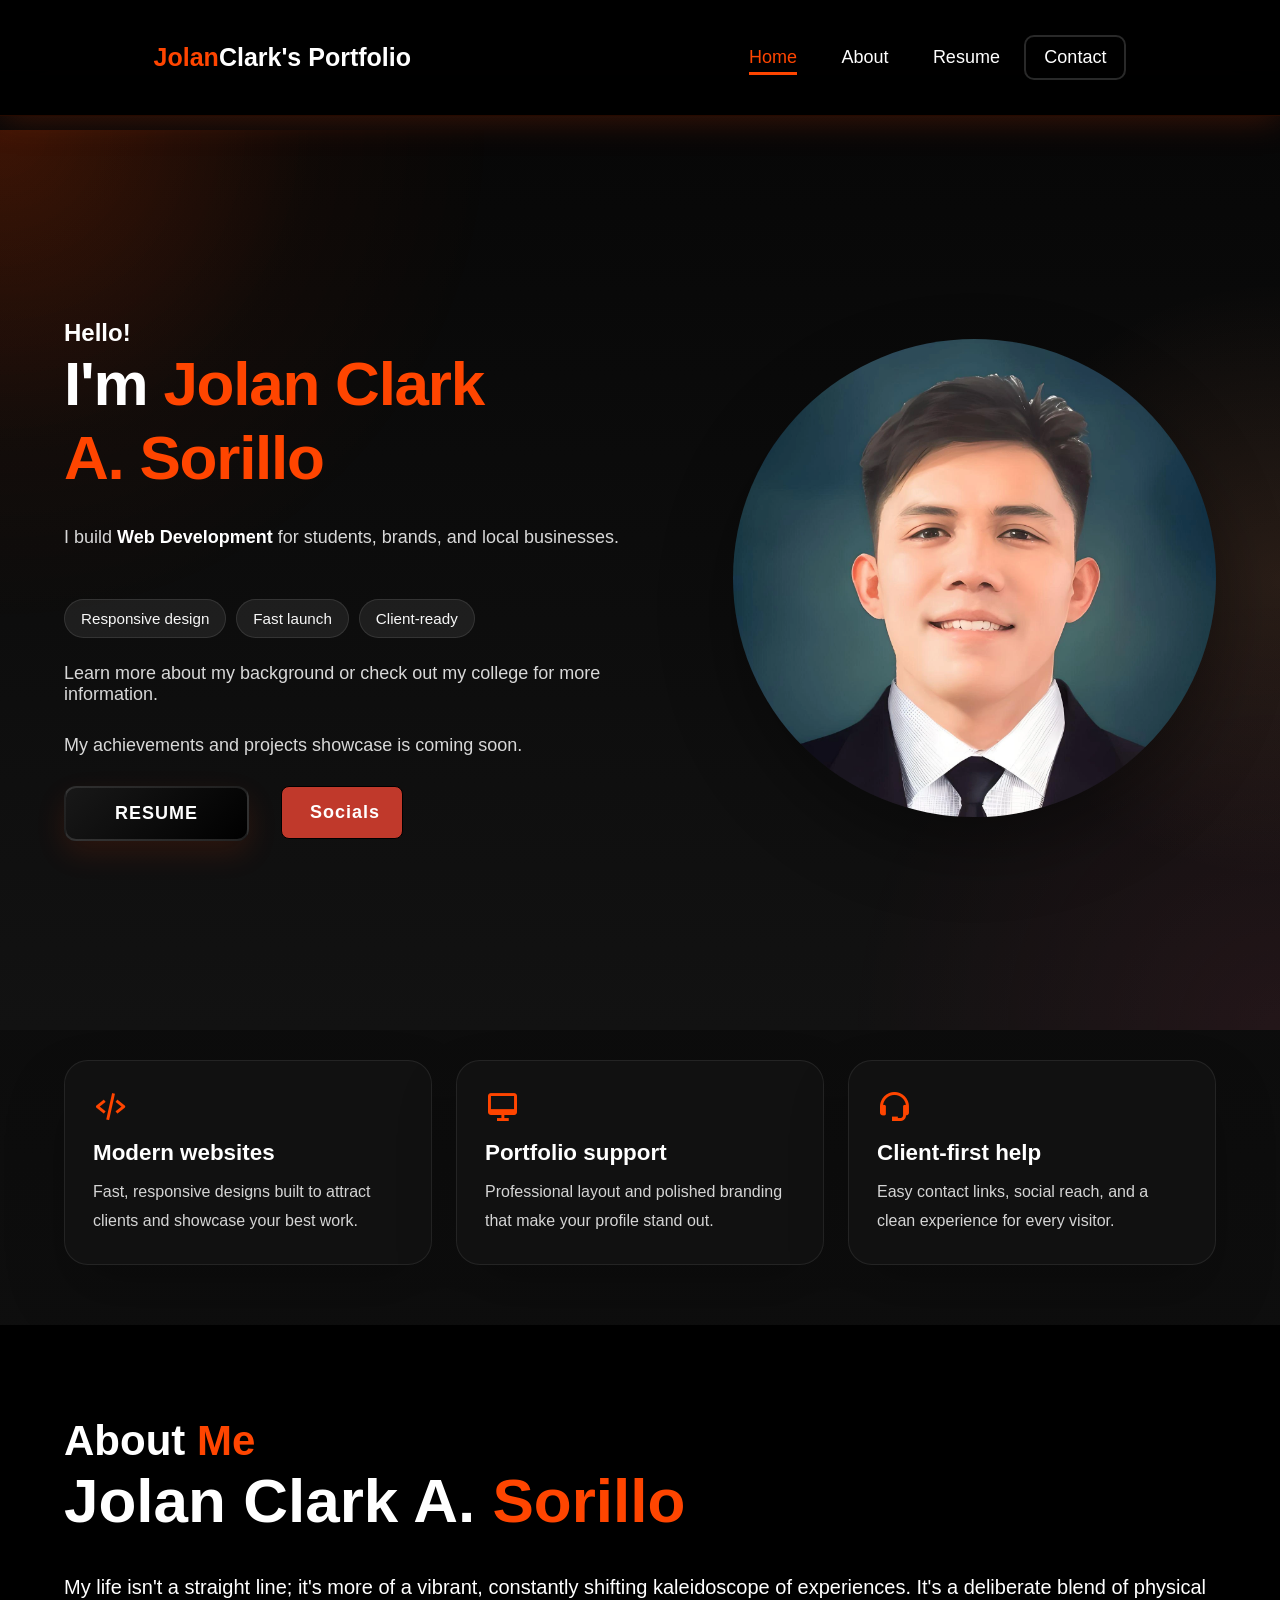
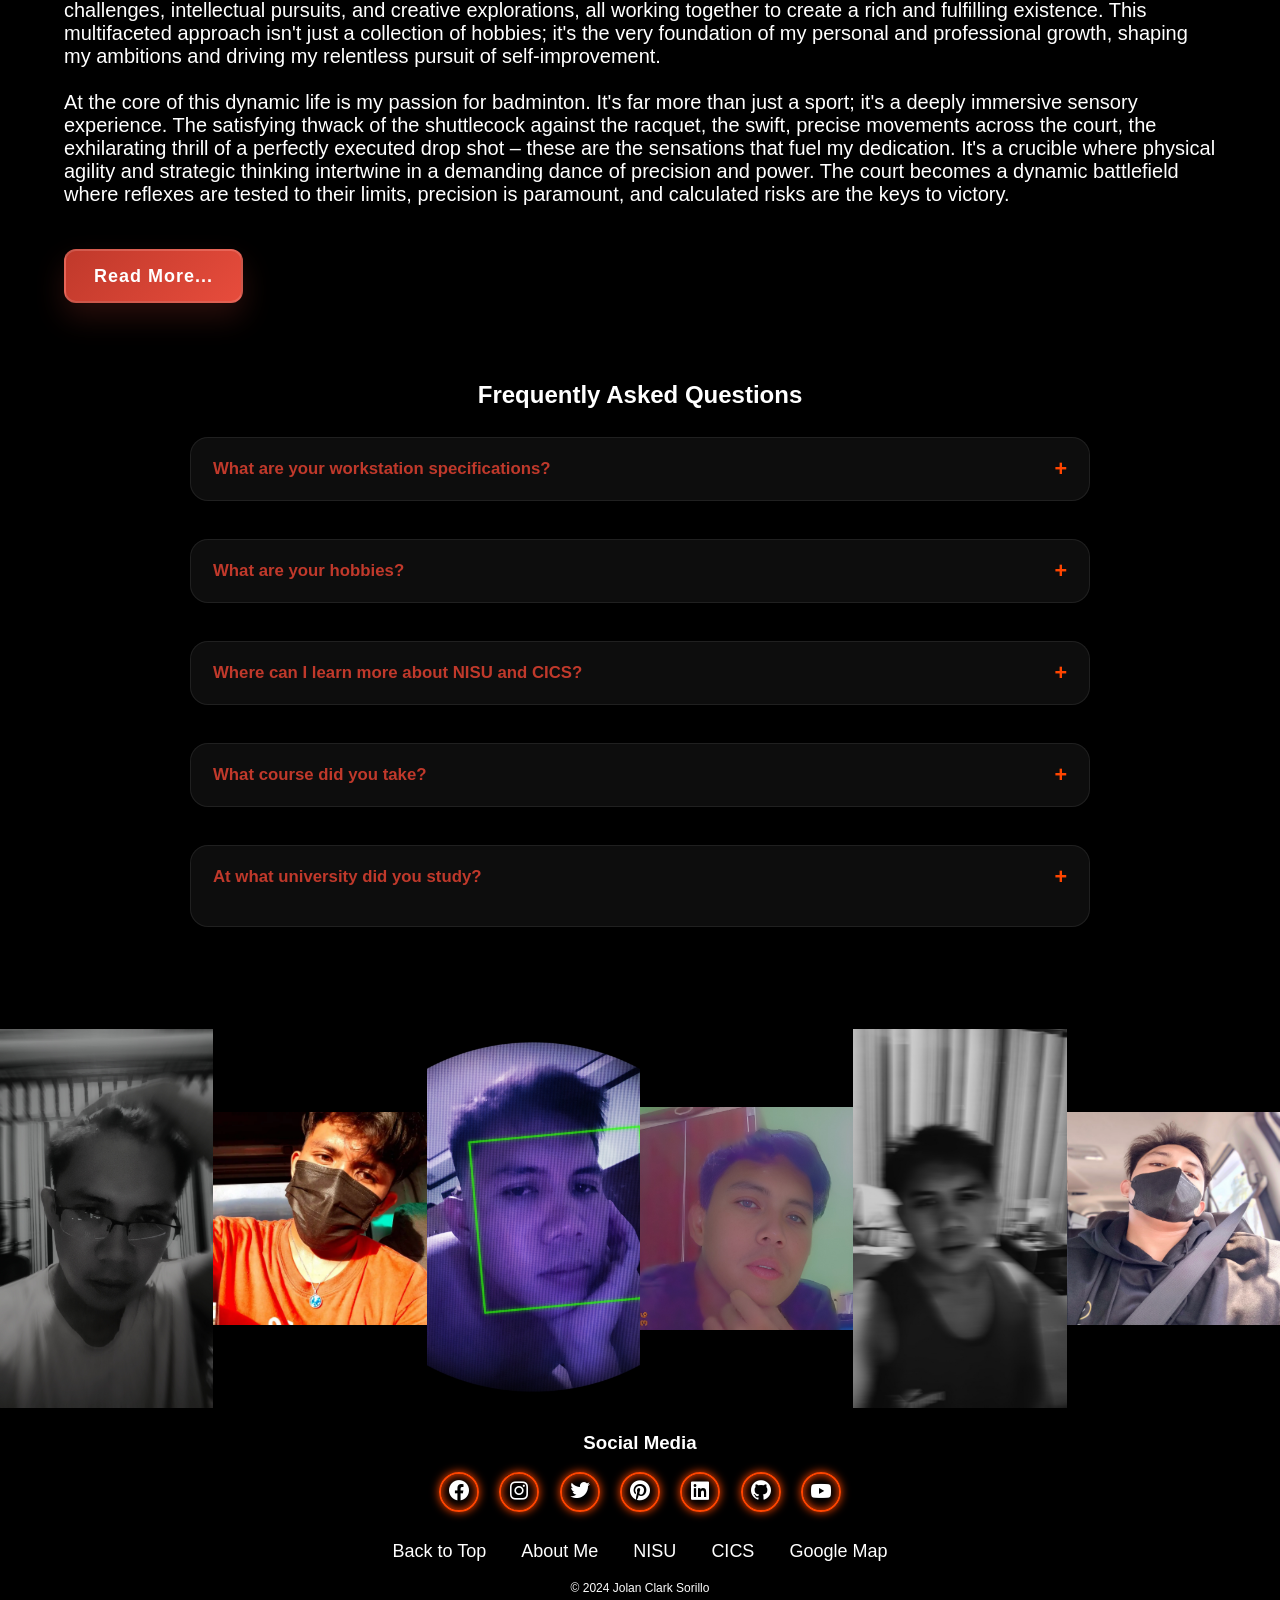
==== index.html @ d2dfd743 "Add files via upload" ====
<!DOCTYPE html>
<html lang="en">
<head>
  <meta charset="UTF-8">
  <meta name="viewport" content="width=device-width, initial-scale=1.0">
  <meta name="description" content="Meet Jolan Clark Sorillo, a passionate student at NISU specializing in Information Technology. Explore my journey, skills, and projects in web development and badminton.">
  <meta name="keywords" content="Jolan Clark Sorillo, NISU, Information Technology, web development, badminton, student portfolio">
  <meta name="google-site-verification" content="google-site-verification=7jUbWUeSWiC-hlNPndTyGzZZxZpVmZKuSPXuNOEky3Y">
  <meta name="author" content="Jolan Clark Sorillo">
  <meta name="robots" content="index, follow">

  <title>Jolan Clark Sorillo - Portfolio</title>

    <!-- Open Graph Tags for Facebook -->
    <meta property="og:title" content="Jolan Clark Sorillo - NISU | CICS">
    <meta property="og:type" content="website">
    <meta property="og:url" content="https://jolanclarksorillo.site/index.html">
    <meta property="og:image" content="https://jolanclarksorillo.site/img/intro-bg.webp">
    <meta property="og:description" content="Meet Jolan Clark Sorillo, a passionate student at NISU specializing in Information Technology. Explore my journey, skills, and projects in web development and badminton.">
    <meta property="og:site_name" content="Jolan Clark Sorillo's Portfolio">
    <meta property="og:locale" content="en_US">

    <!-- Twitter Card Tags -->
    <meta name="twitter:card" content="summary_large_image">
    <meta name="twitter:title" content="Jolan Clark Sorillo - NISU | CICS">
    <meta name="twitter:description" content="Meet Jolan Clark Sorillo, a passionate student at NISU specializing in Information Technology. Explore my journey, skills, and projects in web development and badminton.">
    <meta name="twitter:image" content="https://jolanclarksorillo.site/img/intro-bg.webp">
    <meta name="twitter:site" content="@jolan_clark">

  <link rel="stylesheet" href="css/style.css">
  <link href='https://unpkg.com/boxicons@2.1.4/css/boxicons.min.css' rel='stylesheet'>

  <!-- favicons
  ================================================== -->
  <link rel="apple-touch-icon" sizes="192x192" href="apple-touch-icon.png">
  <link rel="icon" type="image/png" sizes="32x32" href="favicon-32x32.png">
  <link rel="icon" type="image/png" sizes="16x16" href="favicon-16x16.png">
  <link rel="manifest" href="site.webmanifest">
  <link rel="canonical" href="https://jolanclarksorillo.site/index.html">

  <script type="application/ld+json">
    {
      "@context": "https://schema.org",
      "@type": "Person",
      "name": "Jolan Clark Sorillo",
      "url": "http://www.jolanclarksorillo.site",
      "sameAs": [
        "https://www.facebook.com/larck.sorillo",
        "https://x.com/jolan_clark",
        "https://www.instagram.com/larck.sorillo/"
      ],
      "jobTitle": "Unemployed",
      "alumniOf": {
        "@type": "EducationalOrganization",
        "name": "Northern Iloilo State University"
      },
      "image": "img/intro-bg.webp",
      "description": "Jolan Clark Sorillo is a dedicated student at Northern Iloilo State University, pursuing a degree in Information Technology."
    }
    </script>

</head>
<body class="page-home">
  <div id="site-header"></div>
  <header class="home" itemscope="" itemtype="https://schema.org/Person">
    <div class="home-content scroll-reveal">
      <h2>Hello!</h2>
      <h1 itemprop="name">I'm <span>Jolan Clark<br></span><span class="name-accent">A. Sorillo</span></h1>
      <p class="hero-subtitle">I build <span class="typed-text"></span> for students, brands, and local businesses.</p>
      <div class="hero-badges">
        <span>Responsive design</span>
        <span>Fast launch</span>
        <span>Client-ready</span>
      </div>
      <p class="para">Learn more about my <a href="about.html">background</a> or check out my <a href="cics.html">college</a> for more information.</p>
      <p class="para small-note">My achievements and projects showcase is coming soon.</p>

      <div class="btn-box">
        <button class="btn-1" id="playGameButton">RESUME</button>
        <div class="dropdown">
          <button class="dropbtn">Socials</button>
          <div class="dropdown-content">
            <a href="https://www.facebook.com/larck.sorillo/">Facebook</a>
            <a href="https://www.instagram.com/larck.sorillo/">Instagram</a>
            <a href="https://x.com/jolan_clark">Twitter</a>
            <a href="https://ph.pinterest.com/jolanclark/">Pinterest</a>
            <a href="https://www.linkedin.com/in/jolan-clark-sorillo-011197256/?originalSubdomain=ph">LinkedIn</a>
            <a href="https://github.com/JCsorillo">GitHub</a>
            <a href="https://www.youtube.com/@jcplayz3756">YouTube</a>
          </div>
        </div>
      </div>
        <script>
          document.getElementById('playGameButton').addEventListener('click', function() {
              window.location.href = 'resume.html';
          });

          const typedWords = ['Web Development', 'Portfolio Design', 'Client Websites'];
          const typedEl = document.querySelector('.typed-text');
          let typedIndex = 0;
          let charIndex = 0;

          function typeLoop() {
              const current = typedWords[typedIndex];
              typedEl.textContent = current.slice(0, charIndex);
              charIndex += 1;

              if (charIndex > current.length) {
                  setTimeout(() => {
                      charIndex = 0;
                      typedIndex = (typedIndex + 1) % typedWords.length;
                      typeLoop();
                  }, 1200);
              } else {
                  setTimeout(typeLoop, 110);
              }
          }
          typeLoop();

          const revealElements = document.querySelectorAll('.scroll-reveal');
          const revealObserver = new IntersectionObserver((entries) => {
              entries.forEach(entry => {
                  if (entry.isIntersecting) {
                      entry.target.classList.add('revealed');
                      revealObserver.unobserve(entry.target);
                  }
              });
          }, { threshold: 0.2 });

          revealElements.forEach(el => revealObserver.observe(el));
        </script>
    </div>
    
    <div class="img-box">
      <img src="img/intro-bg.webp" alt="NISU Student Profile" itemprop="image">
    </div>
  </header>

  <section class="services scroll-reveal">
    <div class="service-card">
      <i class='bx bx-code-alt'></i>
      <h3>Modern websites</h3>
      <p>Fast, responsive designs built to attract clients and showcase your best work.</p>
    </div>
    <div class="service-card">
      <i class='bx bx-desktop'></i>
      <h3>Portfolio support</h3>
      <p>Professional layout and polished branding that make your profile stand out.</p>
    </div>
    <div class="service-card">
      <i class='bx bx-support'></i>
      <h3>Client-first help</h3>
      <p>Easy contact links, social reach, and a clean experience for every visitor.</p>
    </div>
  </section>

  <section class="about scroll-reveal" id="about">
  
    <div class="about-content">
      <br><br><br><br>
      <h2 class="heading" itemprop="About">About <span>Me</span></h2>
      <h3 itemprop="name">Jolan Clark A. <span>Sorillo</span></h3>
      <p itemprop="description">
        My life isn't a straight line; it's more of a vibrant, constantly shifting kaleidoscope of experiences. 
        It's a deliberate blend of physical challenges, intellectual pursuits, and creative explorations, all working together to create a rich and fulfilling existence. 
        This multifaceted approach isn't just a collection of hobbies; it's the very foundation of my personal and professional growth, shaping my ambitions and driving my relentless pursuit of self-improvement.
        <br>
        <br>
        At the core of this dynamic life is my passion for badminton. It's far more than just a sport; it's a deeply immersive sensory experience. 
        The satisfying thwack of the shuttlecock against the racquet, the swift, precise movements across the court, the exhilarating thrill of a perfectly executed drop shot – these are the sensations that fuel my dedication. 
        It's a crucible where physical agility and strategic thinking intertwine in a demanding dance of precision and power. 
        The court becomes a dynamic battlefield where reflexes are tested to their limits, precision is paramount, and calculated risks are the keys to victory.

      </p>
      <a href="about.html" class="btn-2">Read More...</a>
      <br><br><br><br>
    </div>
  </section>

  <section class="faq" itemscope itemtype="https://schema.org/FAQPage">
    <h2>Frequently Asked Questions</h2>
    <br>
  <div class="faq-item" itemscope itemprop="mainEntity" itemtype="https://schema.org/Question">
    <h3 itemprop="name">What are your workstation specifications?</h3>
    <div class="faq-answer" itemscope itemprop="acceptedAnswer" itemtype="https://schema.org/Answer">
        <p itemprop="text">My laptop specs are an <strong>AMD Ryzen 5 5500U</strong> processor (6 Cores / 12 Threads), <strong>24 GB System RAM</strong>, a dedicated <strong>AMD Radeon RX 640 (2 GB VRAM)</strong> GPU with integrated AMD Radeon Graphics, a <strong>1 TB NVMe SSD</strong>, running <strong>Windows 11</strong>.</p>
    </div>
</div>
    <br>
    
    <div class="faq-item" itemscope itemprop="mainEntity" itemtype="https://schema.org/Question">
        <h3 itemprop="name">What are your hobbies?</h3>
        <div class="faq-answer" itemscope itemprop="acceptedAnswer" itemtype="https://schema.org/Answer">
            <p itemprop="text">My hobbies include playing badminton, gaming, and exploring culinary arts. These activities help me maintain a balanced lifestyle while pursuing my academic goals.</p>
        </div>
    </div>
    <br>
    
    <div class="faq-item" itemscope itemprop="mainEntity" itemtype="https://schema.org/Question">
        <h3 itemprop="name">Where can I learn more about NISU and CICS?</h3>
        <div class="faq-answer" itemscope itemprop="acceptedAnswer" itemtype="https://schema.org/Answer">
            <p itemprop="text">You can explore the dedicated NISU and CICS pages for more details about the university and the College of Information and Computing Studies.</p>
            <p><a href="nisu.html">NISU</a> · <a href="cics.html">CICS</a></p>
        </div>
    </div>
    <br>
    
    <div class="faq-item" itemscope itemprop="mainEntity" itemtype="https://schema.org/Question">
        <h3 itemprop="name">What course did you take?</h3>
        <div class="faq-answer" itemscope itemprop="acceptedAnswer" itemtype="https://schema.org/Answer">
            <p itemprop="text">I am taking a Bachelor of Science in Information Technology, majoring in Web and Application Development.</p>
        </div>
    </div>
    <br>
    
    <div class="faq-item" itemscope itemprop="mainEntity" itemtype="https://schema.org/Question">
        <h3 itemprop="name">At what university did you study?</h3>
        <div class="faq-answer" itemscope itemprop="acceptedAnswer" itemtype="https://schema.org/Answer">
            <p itemprop="text">I attended Northern Iloilo State University (NISU).</p>
        </div>
        <br>
    </div>
</section>

        <section class="instagram">
          <br><br><br><br>
            <a href="https://www.instagram.com/larck.sorillo/">
              <i class="fa fa-instagram" aria-hidden="true"></i>
              <span>@Jolan_Clark</span>
            </a>
            <div class="container-fluid">
              <div class="row">
                <div class="col-lg-12">
                  <div class="instagram-item">
          
                    <div class="instagram-item-thum">
                      <img src="img/1.webp" alt="Jolan Clark Sorillo">
                    </div>
                    <div class="instagram-item-thum">
                      <img src="img/4.webp" alt="NISU">
                    </div>
                    <div class="instagram-item-thum">
                      <img src="img/5.webp" alt="Northern Iloilo State University">
                    </div>
                    <div class="instagram-item-thum">
                      <img src="img/2.webp" alt="CICS">
                    </div>
                    <div class="instagram-item-thum">
                      <img src="img/3.webp" alt="College of Information and Computing Studies">
                    </div>
                    <div class="instagram-item-thum">
                      <img src="img/8.webp" alt="NISU CICS">
                    </div>
                  </div>
                </div>
              </div>
            </div>
          </section>


    <div id="site-footer"></div>
    <script src="js/main.js"></script>
    </body>
</html>
---- css/style.css ----
*{
    margin: 0;
    padding: 0;
    box-sizing: border-box;
    font-family: 'Poppins',sans-serif;
    text-decoration: none;
    list-style: none;
    max-width: 100%;
}

:root {
    --main-bg: #050505;
    --hero-bg: radial-gradient(circle at top left, rgba(255, 69, 0, 0.18), transparent 32%),
                 radial-gradient(circle at bottom right, rgba(239, 71, 111, 0.16), transparent 28%);
    --accent: orangered;
    --text-light: #f7f7f7;
    --surface: rgba(255, 255, 255, 0.05);
    --surface-strong: rgba(255, 255, 255, 0.12);
}

html {
    scroll-behavior: smooth;
}

/* Adjust font sizes for smaller screens */
@media screen and (max-width: 600px) {
    .home-content h3 {
        font-size: 30px; /* Smaller heading */
    }
    .home-content h1 {
        font-size: 40px; /* Smaller heading */
    }
    .home-content p {
        font-size: 16px; /* Smaller paragraph */
    }
    .btn-box {
        flex-direction: column; /* Stack buttons vertically */
        gap: 10px; /* Reduce gap */
    }
    .btn-1, .btn-2 {
        width: 100%; /* Full width buttons */
    }
    
    .img-box img {
        display: none; /* Hide the image on mobile */
    }
}


/* HEADER */
.header {
    position: fixed;
    top: 0;
    left: 0;
    width: 100%;
    padding: 35px 12%;
    background: rgba(0, 0, 0, 0.96);
    backdrop-filter: blur(18px);
    display: flex;
    justify-content: space-between;
    align-items: center;
    z-index: 100;
    transition: box-shadow 0.3s ease, border-color 0.3s ease;
    border-bottom: 1px solid rgba(255, 69, 0, 0.15);
}

body {
    background: linear-gradient(180deg, #070707 0%, #111 60%, #151515 100%);
    color: white;
    overflow-x: hidden;
    padding-top: 130px;
}

.navbar a.active-page {
    color: var(--accent);
}

.navbar a.active-page::after {
    width: 100%;
    left: 0;
}

body.page-home .header {
    box-shadow: 0 0 35px rgba(255, 69, 0, 0.25);
    border-bottom: 1px solid rgba(255, 69, 0, 0.15);
}

body.page-about .header {
    box-shadow: 0 0 32px rgba(255, 85, 85, 0.22);
    border-bottom: 1px solid rgba(255, 85, 85, 0.13);
}

body.page-nisu .header,
body.page-cics .header,
body.page-404 .header {
    box-shadow: 0 0 28px rgba(255, 69, 0, 0.18);
    border-bottom: 1px solid rgba(255, 69, 0, 0.10);
}

/* LOGO */
.logo {
    font-size: 25px;
    color: white;
    font-weight: 600;
    transition: 0.3 ease;
    -webkit-transition: 0.3 ease;
    -moz-transition: 0.3 ease;
    -ms-transition: 0.3 ease;
    -o-transition: 0.3 ease;
}
.logo:hover {
    color: orangered;
    text-shadow: 0 0 25px orangered,                 
    0 0 50px orangered;
    transform:scale(1.1);
    -webkit-transform:scale(1.1);
    -moz-transform:scale(1.1);
    -ms-transform:scale(1.1);
    -o-transform:scale(1.1);
}

span{
    color: orangered;
}

/* NAVBAR */
.navbar a{
    font-size: 18px;
    color: white;
    font-weight: 500;
    margin: 0 20px;
    position: relative;
    border-bottom: 3px solid transparent;
    transition: color 0.25s ease, transform 0.25s ease;
}
.navbar a::after{
    content: '';
    position: absolute;
    left: 50%;
    bottom: -8px;
    width: 0;
    height: 3px;
    background: var(--accent);
    transition: width 0.3s ease, left 0.3s ease;
}
.navbar a:hover,
.navbar a:active{
    color: var(--accent);
    transform: translateY(-2px);
}
.navbar a:hover::after{
    width: 100%;
    left: 0;
}

.nav-dropdown {
    position: relative;
    display: inline-block;
}
.nav-dropbtn {
    font-size: 18px;
    color: white;
    background: transparent;
    border: 2px solid rgba(255, 255, 255, 0.16);
    border-radius: 10px;
    padding: 10px 18px;
    cursor: pointer;
    transition: all 0.25s ease;
}
.nav-dropbtn:hover,
.nav-dropdown.active .nav-dropbtn {
    color: var(--accent);
    border-color: var(--accent);
}
.nav-dropdown-content {
    display: none;
    position: absolute;
    top: calc(100% + 10px);
    right: 0;
    min-width: 360px;
    max-width: 460px;
    width: max-content;
    white-space: normal;
    background: rgba(18, 18, 18, 0.98);
    border-radius: 18px;
    padding: 10px 0;
    box-shadow: 0 20px 50px rgba(0, 0, 0, 0.38);
    z-index: 120;
    backdrop-filter: blur(10px);
    overflow: visible;
}
.nav-dropdown.active .nav-dropdown-content {
    display: block;
    animation: fadeInDown 0.22s ease forwards;
}
.nav-dropdown-content a,
.contact-socials a {
    display: flex;
    align-items: center;
    gap: 10px;
    color: #f1f1f1;
    padding: 12px 18px;
    text-decoration: none;
    transition: background 0.25s ease, color 0.25s ease;
    white-space: nowrap; /* Force text to stay on one line */
}
.nav-dropdown-content a i,
.contact-socials a i,
.nav-dropdown-content a .viber-icon {
    min-width: 24px;
    width: 24px;
    height: 24px;
    text-align: center;
}
.nav-dropdown-content a .viber-icon {
    flex-shrink: 0;
}
.nav-dropdown-content a:hover,
.contact-socials a:hover {
    background: rgba(255, 69, 0, 0.14);
    color: var(--accent);
}
.contact-socials {
    display: grid;
    gap: 6px;
    margin-top: 10px;
    padding: 0 18px 8px;
}

.contact {
    padding: 10px 28px;
    background-color: white;
    color: black;
    border: 2px solid transparent;
    border-radius: 8px;
    -webkit-border-radius: 8px;
    -moz-border-radius: 8px;
    -ms-border-radius: 8px;
    -o-border-radius: 8px;
    font-size: 16px;
    letter-spacing: 1px;
    font-weight: 600;
    transition: 0.3s ease;
    -webkit-transition: 0.3s ease;
    -moz-transition: 0.3s ease;
    -ms-transition: 0.3s ease;
    -o-transition: 0.3s ease;
}
.contact:hover{
    background-color: orangered;
    box-shadow: 0 0 25px orangered;
    color: white;
}

.faq-item {
    background: rgba(255, 255, 255, 0.05);
    border: 1px solid rgba(255, 255, 255, 0.08);
    border-radius: 18px;
    margin: 10px auto;
    text-align: left;
    overflow: hidden;
    transition: border-color 0.25s ease, transform 0.25s ease, box-shadow 0.25s ease;
    max-width: 900px;
}

.faq-item:hover {
    transform: translateY(-2px);
    box-shadow: 0 10px 30px rgba(0, 0, 0, 0.12);
}

.faq-item h3 {
    margin: 0;
    padding: 18px 22px;
    cursor: pointer;
    color: #f7f7f7;
    position: relative;
    display: flex;
    justify-content: space-between;
    align-items: center;
    font-size: 1.05rem;
}

.faq-item h3::after {
    content: '+';
    font-size: 1.35rem;
    color: var(--accent);
    transition: transform 0.3s ease;
}

.faq-item.open h3::after {
    content: '−';
    transform: rotate(180deg);
}

.faq-answer {
    max-height: 0;
    overflow: hidden;
    transition: max-height 0.35s ease, opacity 0.35s ease;
    opacity: 0;
    padding: 0 22px;
}

.faq-item.open .faq-answer {
    max-height: 320px;
    opacity: 1;
    padding: 12px 22px 20px;
}

.faq-answer p {
    margin: 0;
    color: whitesmoke;
    line-height: 1.75;
}

.about-card,
.content-section,
.scroll-reveal {
    opacity: 0;
    transform: translateY(16px);
    transition: opacity 0.8s ease, transform 0.8s ease;
}

.about-card.visible,
.content-section.visible,
.scroll-reveal.visible {
    opacity: 1;
    transform: translateY(0);
}

/* HOME */
.home{
    width: 100%;
    min-height: 100vh;
    position: relative;
    background: radial-gradient(circle at top left, rgba(255, 69, 0, 0.14), transparent 20%),
                radial-gradient(circle at center right, rgba(255, 153, 102, 0.12), transparent 22%),
                linear-gradient(180deg, #070707 0%, #121212 100%);
    display: flex;
    align-items: center;
    gap: 7em;
    padding: 20px 5%;
    overflow: hidden;
}
.home::before{
    content: '';
    position: absolute;
    inset: 0;
    background: var(--hero-bg);
    opacity: 0.5;
    pointer-events: none;
    animation: drift 18s linear infinite;
}
.home-content{
    max-width: 800px;
    position: relative;
    z-index: 1;
    animation: fadeInUp 1s ease both;
}
.home-content h3{
    font-size: 42px;
    letter-spacing: 0.02em;
    opacity: 0;
    animation: revealText 1s ease forwards;
    animation-delay: 0.2s;
}
.home-content h1{
    font-size: 62px;
    line-height: 1.2;
    letter-spacing: -0.02em;
    opacity: 0;
    animation: revealText 1s ease forwards;
    animation-delay: 0.4s;
}
.home-content h1 .name-accent {
    color: var(--accent);
}
.home-content p{
    font-size: 18px;
    margin: 25px 0 30px;
    color: #d8d8d8;
    opacity: 0;
    animation: revealText 1s ease forwards;
    animation-delay: 0.6s;
}
.home-content ul{
    margin: 16px 0 0;
    padding-left: 22px;
    display: grid;
    gap: 10px;
    color: #f1f1f1;
}
.hero-subtitle {
    margin: 18px 0 12px;
    max-width: 680px;
    font-size: 1.15rem;
    color: #d4d4d4;
    line-height: 1.8;
}
.hero-subtitle .typed-text {
    color: white;
    font-weight: 700;
}
.hero-badges {
    display: inline-flex;
    flex-wrap: wrap;
    gap: 10px;
    margin-top: 16px;
}
.hero-badges span {
    padding: 10px 16px;
    border-radius: 999px;
    background: rgba(255, 255, 255, 0.07);
    border: 1px solid rgba(255, 255, 255, 0.1);
    font-size: 0.95rem;
    color: #f7f7f7;
}
.btn-box{
    width: 345px;
    display: flex;
    gap: 2em;
    opacity: 0;
    animation: revealText 1s ease forwards;
    animation-delay: 0.8s;
}

.services {
    display: grid;
    grid-template-columns: repeat(3, minmax(220px, 1fr));
    gap: 24px;
    padding: 60px 5%;
    margin-top: -30px;
    position: relative;
    z-index: 1;
}
.service-card {
    background: rgba(18, 18, 18, 0.95);
    border: 1px solid rgba(255, 255, 255, 0.08);
    border-radius: 24px;
    padding: 28px;
    box-shadow: 0 30px 60px rgba(0, 0, 0, 0.22);
    transition: transform 0.35s ease, border-color 0.35s ease, background 0.35s ease;
}
.service-card:hover {
    transform: translateY(-8px);
    border-color: rgba(255, 69, 0, 0.35);
    background: rgba(255, 255, 255, 0.04);
}
.service-card i {
    font-size: 2.2rem;
    color: var(--accent);
    margin-bottom: 16px;
}
.service-card h3 {
    font-size: 1.4rem;
    margin-bottom: 12px;
}
.service-card p {
    color: #d5d5d5;
    line-height: 1.8;
}

.btn-1{
    padding: 15px 30px;
    width: 95%;
    background: linear-gradient(135deg, #181818 0%, #000 100%);
    color: white;
    border: 2px solid rgba(255, 255, 255, 0.12);
    border-radius: 12px;
    font-size: 18px;
    letter-spacing: 1px;
    font-weight: 600;
    transition: transform 0.3s ease, box-shadow 0.3s ease, border-color 0.3s ease;
    cursor: pointer;
    box-shadow: 0 12px 30px rgba(255, 69, 0, 0.12);
}
.btn-1:hover{
    transform: translateY(-4px) scale(1.01);
    border-color: var(--accent);
    box-shadow: 0 20px 40px rgba(255, 69, 0, 0.24);
}
.btn-1 a{
    text-decoration: none;
    color: inherit;
    display: inline-block;
    width: 100%;
    text-align: center;
    font-size: 16px;
}

.btn-2{
    padding: 15px 28px;
    background: linear-gradient(135deg, #c0392b 0%, #e74c3c 100%);
    color: white;
    border: 2px solid rgba(255, 255, 255, 0.14);
    border-radius: 12px;
    font-size: 18px;
    letter-spacing: 1px;
    font-weight: 600;
    transition: transform 0.3s ease, box-shadow 0.3s ease, opacity 0.3s ease;
    cursor: pointer;
    box-shadow: 0 14px 30px rgba(231, 76, 60, 0.18);
}
.btn-2:hover{
    transform: translateY(-4px) scale(1.02);
    opacity: 0.95;
    box-shadow: 0 18px 38px rgba(231, 76, 60, 0.3);
}

body.page-resume {
    padding-top: 120px;
    background: linear-gradient(180deg, #020202 0%, #111 45%, #141414 100%);
}

.page-resume .header {
    background: rgba(0, 0, 0, 0.95);
}

.page-resume .nisu-section,
.page-resume .content-section {
    max-width: 980px;
    margin: 0 auto 24px;
    padding: 40px 38px;
    border-radius: 28px;
    background: rgba(255, 255, 255, 0.03);
    border: 1px solid rgba(255, 255, 255, 0.06);
    box-shadow: 0 30px 80px rgba(0, 0, 0, 0.22);
}

.page-resume .btn-box.resume-actions {
    width: auto;
    display: inline-flex;
    gap: 1rem;
    justify-content: center;
    flex-wrap: wrap;
}

.page-resume .btn-box.resume-actions .btn-1,
.page-resume .btn-box.resume-actions .btn-2 {
    width: auto;
    padding: 14px 24px;
    min-width: 160px;
}

.page-resume h1,
.page-resume h2,
.page-resume h3,
.page-resume h4 {
    color: #f5f5f5;
}

.page-resume .hero-subtitle,
.page-resume .container p,
.page-resume .bullets li {
    color: #d3d7dd;
    line-height: 1.75;
}

.page-resume .bullets li {
    margin-bottom: 0.9rem;
}

.page-resume .service-card {
    background: rgba(255, 255, 255, 0.02);
}

.page-resume .hero-subtitle {
    font-size: 1rem;
}

/* IMG */
.img-box img{
    border-radius: 50%;
    width: 550px;
    height: auto;
    box-shadow: 0 30px 70px rgba(0, 0, 0, 0.35);
    transform: translateY(0);
    animation: float 8s ease-in-out infinite;
}

::-webkit-scrollbar{
    width: 15px;
}
::-webkit-scrollbar-thumb{
    background-color: orangered;
}
::-webkit-scrollbar-track{
    background-color: rgba(0, 0, 0, 0.6);
    width: 50px;
}

/* ABOUT */
 .about{
    display: flex;
    justify-content: center;
    align-items: center;
    flex-direction: column; /* Stack items vertically on mobile */
    padding: 20px 5%; /* Reduce padding */
    gap: 10em;
    background: black;
 }
 .about-img img{
    position: relative;
    width: 500px;
    box-shadow: 0 0 25px orangered,                0 0 50px orangered;
    border-radius: 50%;
    -webkit-border-radius: 50%;
    -moz-border-radius: 50%;
    -ms-border-radius: 50%;
    -o-border-radius: 50%;
}
.about-content h2{
    text-align: left;
    color:white;
    font-size: 42px;
}
.about-content h3{
    font-size: 62px;
    color: white;
}
.about-content p{
    color: white;
    font-size: 20px;
    margin: 2em 0 3em;
}
.about-content p a{
    color: white;
    text-decoration: underline;
    font-weight: 600;
}


.about-contents h1{
    text-align: center;
    color:white;
    font-size: 42px;
}
.about-contents h2{
    font-size: 62px;
    color: white;
}
.about-contents p{
    color: white;
    font-size: 20px;
    margin: 2em 0 3em;
}
.about-contents p a{
    color: white;
    text-decoration: underline;
    font-weight: 600;
}


/* FOOTER IMAGE ON ABOUT */
.instagram{
    overflow:hidden;
    position:relative;
    display:block;
    background-color: black;
}
.instagram a{
    color:#fff;
    font-size:30px;
    display:flex;
    align-items:center;
    justify-content:center;
    text-decoration:none;
    position:absolute;
    top:50%;
    left:50%;
    transform:translate(-50%,-50%);
    transition:all .5s ease-in-out;
    opacity:0;
    z-index:99;
    -webkit-transform:translate(-50%,-50%);
    -moz-transform:translate(-50%,-50%);
    -ms-transform:translate(-50%,-50%);
    -o-transform:translate(-50%,-50%);
}
@media(max-width:991px){
    .instagram a{opacity:1}
}
.instagram a i{
    padding-right:10px
}
.instagram a span{
    font-size:16px
}
.instagram-item{
    display:flex;
    align-items:center;
    justify-content:center;
    position:relative}
.instagram-item-thum{
    width:100%
}
@media(max-width:575px){
    .instagram-item-thum:nth-child(1){display:none}
}
@media(max-width:575px){
    .instagram-item-thum:nth-child(2){display:none}
}
@media(max-width:575px){
    .instagram-item-thum:nth-child(3){display:none}
}
.instagram-item-thum img{
    width:100%
}
.instagram::before{
    content:"";
    position:absolute;
    width:100%;
    height:100%;
    background-color:#080808b3;
    opacity:0;
    transition:all .5s ease-in-out;
    z-index:99;
    -webkit-transition:all .5s ease-in-out;
    -moz-transition:all .5s ease-in-out;
    -ms-transition:all .5s ease-in-out;
    -o-transition:all .5s ease-in-out;
}
@media(max-width:991px){
    .instagram::before{opacity:1}
}
.instagram:hover::before{opacity:1}
.instagram:hover a{opacity:1}


/* FOOTER */
.footer{
    position: relative;
    bottom: 0;
    width: 100%;
    padding: 20px 5%; /* Reduce padding */
    background-color: black;
}
.footer .social{
    text-align: center;
    padding-bottom: 25px;
    color: white;
}
.footer .social a{
    font-size: 24px;
    color: white;
    border: 2px solid orangered;
    width: 40px;
    height: 40px;
    line-height: 38px;
    display: inline-block;
    text-align: center;
    border-radius: 50%;
    -webkit-border-radius: 50%;
    -moz-border-radius: 50%;
    -ms-border-radius: 50%;
    -o-border-radius: 50%;
    margin: 0 8px;
    box-shadow: inset 0 0 10px orangered, 0 0 10px orangered;
    transition: 0.3s ease;
    -webkit-transition: 0.3s ease;
    -moz-transition: 0.3s ease;
    -ms-transition: 0.3s ease;
    -o-transition: 0.3s ease;
}
.footer .social a:hover{
    transform: scale(1.2)translateY(-10px);
    -webkit-transform: scale(1.2)translateY(-10px);
    -moz-transform: scale(1.2)translateY(-10px);
    -ms-transform: scale(1.2)translateY(-10px);
    -o-transform: scale(1.2)translateY(-10px);
    color: orangered;
    border: 2px solid orangered;
}
.footer ul{
    margin-top: 0;
    padding: 0;
    font-size: 18px;
    line-height: 1.6;
    margin-bottom: 0;
    text-align: center;
}
.footer ul li a{
    color: white;
    border-bottom: 3px solid transparent;
    transition: 0.3s ease;
    -webkit-transition: 0.3s ease;
    -moz-transition: 0.3s ease;
    -ms-transition: 0.3s ease;
    -o-transition: 0.3s ease;
}
.footer ul li a:hover{
    border-bottom: 3px solid orangered;
}
.footer ul li{
    display: inline-block;
    padding: 0 15px;
}
.footer .copyright{
    margin-top: 15px;
    text-align: center;
    font-size: 12px;
    color: white;
}

/* HUMBURGER */
.hamburger {
    display: none; /* Hide by default */
    flex-direction: column;
    cursor: pointer;
}

.hamburger .line {
    height: 3px;
    width: 25px;
    background-color: white;
    margin: 4px 0;
    transition: 0.3s;
}

/* Show hamburger icon on mobile */
@media screen and (max-width: 600px) {
    .navbar {
        display: none; /* Hide navbar by default on mobile */
        flex-direction: column; /* Stack items vertically */
        width: 100%;
        text-align: center;
        background: rgba(0, 0, 0, 0.8);
        position: absolute;
        top: 100%;
        left: 0;
    }
    .navbar.active {
        display: flex; /* Show navbar when active */
    }
    .hamburger {
        display: flex; /* Show hamburger icon */
    }
}


/* Dropdown container */
.dropdown {
    position: relative;
    display: inline-block;
}

/* Dropdown button */
.dropbtn {
    padding: 15px 28px;
    width: 95%;
    background-color: #c0392b;
    color: white;
    border: 1px solid black;
    border-radius: 8px;
    font-size: 18px;
    letter-spacing: 1px;
    font-weight: 600;
    cursor: pointer;
    transition: 0.3s ease;
}
.dropbtn:hover {
    background-color: #e74c3c; /* Lighter red on hover */
}
/* Dropdown content (hidden by default) */
.dropdown-content {
    display: none;
    position: absolute;
    background-color: white;
    min-width: 95%;
    box-shadow: 0 8px 16px rgba(0, 0, 0, 0.2);
    z-index: 1;
}

/* Links inside the dropdown */
.dropdown-content a {
    color: black;
    padding: 12px 16px;
    text-decoration: none;
    display: block;
}

/* Change color of dropdown links on hover */
.dropdown-content a:hover {
    background-color: orangered;
    color: white;
}

/* Show the dropdown content on hover */
.dropdown:hover .dropdown-content {
    display: block;
}

/* Change button color on hover */
.dropdown:hover .dropbtn {
    background-color: white;
    color: black;
}


/* NISU PART */
.nisu-section {
    display: flex;
    flex-direction: column; /* Stack items vertically */
    align-items: center; /* Center horizontally */
    text-align: center; /* Center text */
    padding: 40px 20px 40px; /* Add some padding if needed */
    margin-top: 0;
}

.nisu-section h1 {
    margin: 0 0 24px; /* Add space below the main title */
    font-size: 2.5em; /* Adjust font size as needed */
}

.nisu-section h2 {
    margin-top: 24px; /* Add more space between h1 and h2 */
    font-size: 1.5em; /* Adjust font size as needed */
}

.container {
    display: flex;
    flex-direction: column; /* Stack items vertically */
    align-items: center; /* Center items horizontally */
    text-align: center; /* Center text */
    max-width: 1000px; /* Set a max width for the container */
    margin: 0 auto 24px; /* Center the container and add spacing below */
    padding: 24px; /* Add some padding */
    background-color: rgba(255, 255, 255, 0.04); /* Darker transparent background */
    border: 1px solid rgba(255, 255, 255, 0.1); /* Soft border */
    border-radius: 8px; /* Optional: Add rounded corners */
    box-shadow: 0 10px 30px rgba(0, 0, 0, 0.15); /* Subtle shadow */
}

.content-section {
    display: flex;
    flex-direction: column; /* Stack containers vertically */
    align-items: center; /* Center containers horizontally */
    padding: 30px 20px 0; /* Add more top padding */
    margin-top: 24px;
}

.about-nisu {
    display: flex;
    flex-direction: column; /* Stack items vertically */
    align-items: center; /* Center items horizontally */
    text-align: center; /* Center text */
    padding: 20px; /* Add some padding */
    margin: 20px auto; /* Center the section with auto margins */
    max-width: 800px; /* Set a max width for the section */
    background-color: rgba(255, 255, 255, 0.04); /* Darker transparent background */
    border: 1px solid rgba(255, 255, 255, 0.1); /* Soft border */
    border-radius: 8px; /* Optional: Add rounded corners */
    box-shadow: 0 10px 30px rgba(0, 0, 0, 0.15); /* Subtle shadow */
}

.bullets {
    list-style-type: disc; /* This ensures that bullets are displayed */
    padding-left: 20px; /* Add some padding to the left for bullets */
}

/* h4 a */
.para a {
    text-decoration: none; /* Remove underline */
    color: inherit; /* Use the inherited color from the parent element */
}

.para a:hover {
    color: orangered; /* Change to your desired hover color */
}

/* FAQ */
.faq {
    background-color: black; /* Light background for contrast */
    padding: 20px;
    text-align: center;
}

.faq h2 {
    text-align: center;
    color: white;
}

.faq h3 {
    color: #c0392b; /* Change to your preferred color */
}

.faq p {
    color: whitesmoke;
    line-height: 1.6;
}

.home-content h3,
.home-content h1,
.home-content p,
.btn-box,
.about,
.faq,
.instagram,
.footer {
    opacity: 0;
    animation: fadeInUp 0.9s ease forwards;
}
.about { animation-delay: 0.2s; }
.faq { animation-delay: 0.3s; }
.instagram { animation-delay: 0.4s; }
.footer { animation-delay: 0.5s; }

@keyframes fadeInUp {
    0% {
        opacity: 0;
        transform: translateY(18px);
    }
    100% {
        opacity: 1;
        transform: translateY(0);
    }
}

@keyframes revealText {
    0% {
        opacity: 0;
        transform: translateY(16px);
    }
    100% {
        opacity: 1;
        transform: translateY(0);
    }
}

@keyframes float {
    0%, 100% {
        transform: translateY(0) scale(1);
    }
    50% {
        transform: translateY(-18px) scale(1.02);
    }
}

@keyframes drift {
    0% { background-position: 0% 0%; }
    50% { background-position: 100% 100%; }
    100% { background-position: 0% 0%; }
}



/* Mobile Adaptability for New Additions */
@media screen and (max-width: 768px) {
    /* Stack the resume layout into a single column */
    .resume-body-grid {
        grid-template-columns: 1fr;
        gap: 24px;
    }

    /* Adjust resume header padding and alignment to prevent cramping */
    .resume-head {
        padding: 20px;
        flex-direction: column;
        align-items: flex-start;
    }
    
    .resume-head-info h1 {
        font-size: 2.2rem;
    }

    /* Ensure dropdowns don't cause horizontal scrolling on small screens */
    .nav-dropdown-content {
        min-width: max-content;
        max-width: max-content;
        right: 0; /* Anchor to the right edge */
        left: auto; /* Allow left edge to float inwards */
    }

    /* Make large images responsive and fluid */
    .about-img img, 
    .img-box img {
        width: 100%;
        max-width: 320px;
        height: auto;
    }

    /* Stack service cards vertically */
    .services {
        grid-template-columns: 1fr;
        padding: 30px 5%;
    }

    /* Reduce aggressive padding on content sections and wrappers */
    .page-resume .nisu-section,
    .page-resume .content-section,
    .resume-wrap,
    .resume-section {
        padding: 20px 5%;
    }
}
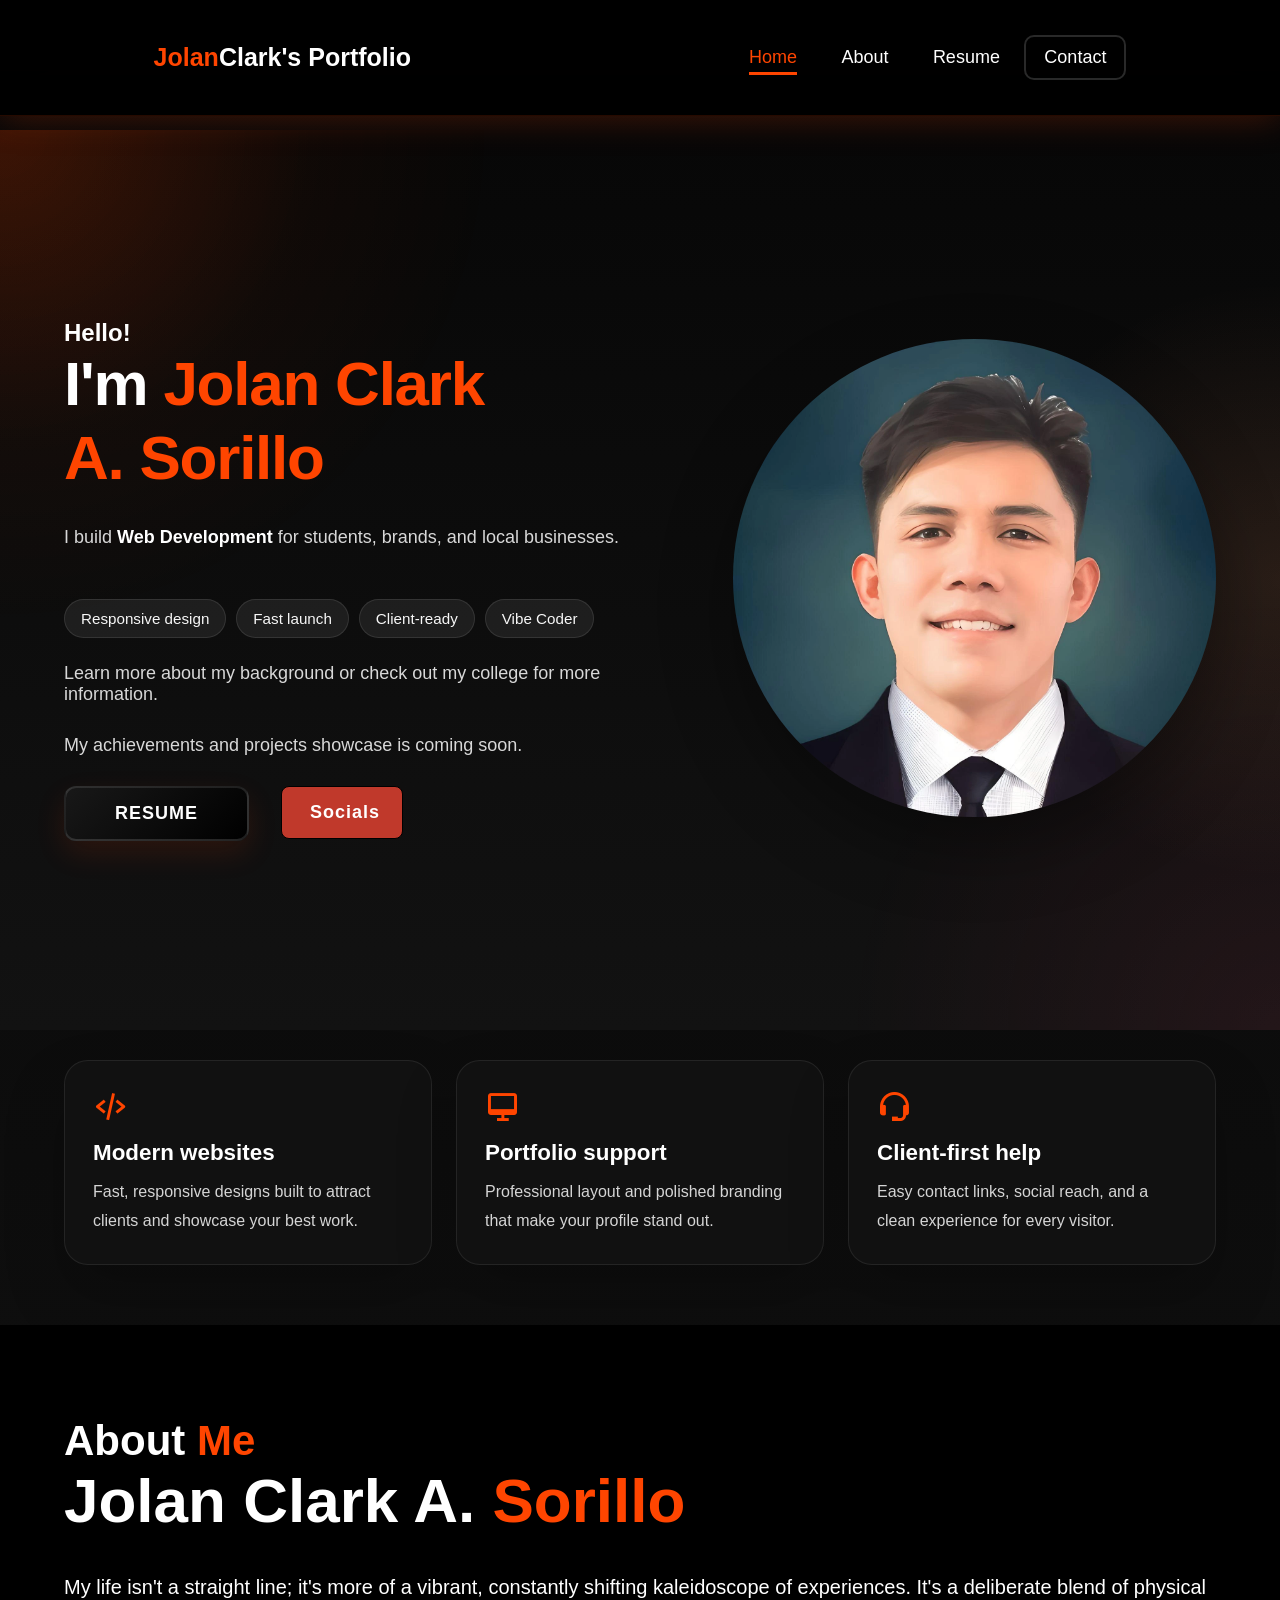
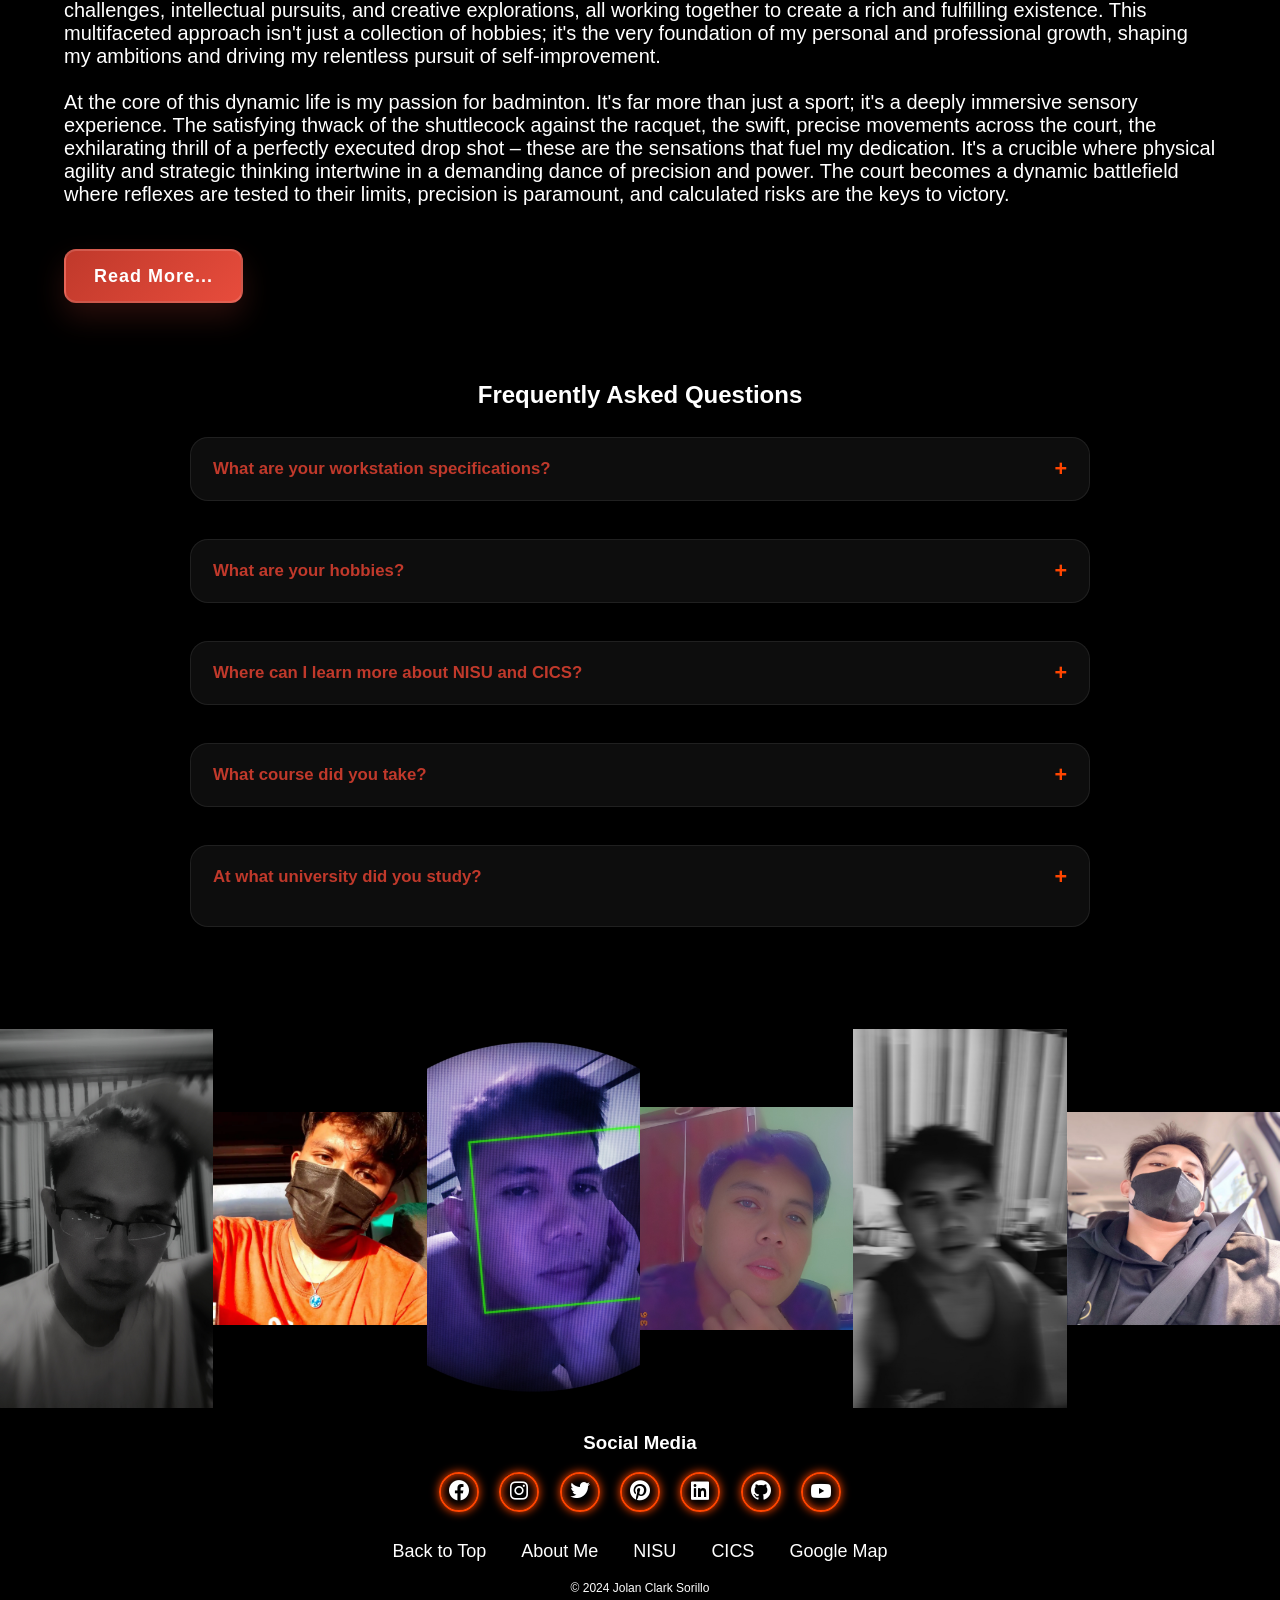
==== commit 9d569686: "Update index.html" ====
--- a/index.html
+++ b/index.html
@@ -12,7 +12,7 @@
   <title>Jolan Clark Sorillo - Portfolio</title>
 
     <!-- Open Graph Tags for Facebook -->
-    <meta property="og:title" content="Jolan Clark Sorillo - NISU | CICS">
+    <meta property="og:title" content="Jolan Clark A. Sorillo">
     <meta property="og:type" content="website">
     <meta property="og:url" content="https://jolanclarksorillo.site/index.html">
     <meta property="og:image" content="https://jolanclarksorillo.site/img/intro-bg.webp">
@@ -22,7 +22,7 @@
 
     <!-- Twitter Card Tags -->
     <meta name="twitter:card" content="summary_large_image">
-    <meta name="twitter:title" content="Jolan Clark Sorillo - NISU | CICS">
+    <meta name="twitter:title" content="Jolan Clark A. Sorillo">
     <meta name="twitter:description" content="Meet Jolan Clark Sorillo, a passionate student at NISU specializing in Information Technology. Explore my journey, skills, and projects in web development and badminton.">
     <meta name="twitter:image" content="https://jolanclarksorillo.site/img/intro-bg.webp">
     <meta name="twitter:site" content="@jolan_clark">
@@ -71,6 +71,7 @@
         <span>Responsive design</span>
         <span>Fast launch</span>
         <span>Client-ready</span>
+        <span>Vibe Coder</span>
       </div>
       <p class="para">Learn more about my <a href="about.html">background</a> or check out my <a href="cics.html">college</a> for more information.</p>
       <p class="para small-note">My achievements and projects showcase is coming soon.</p>
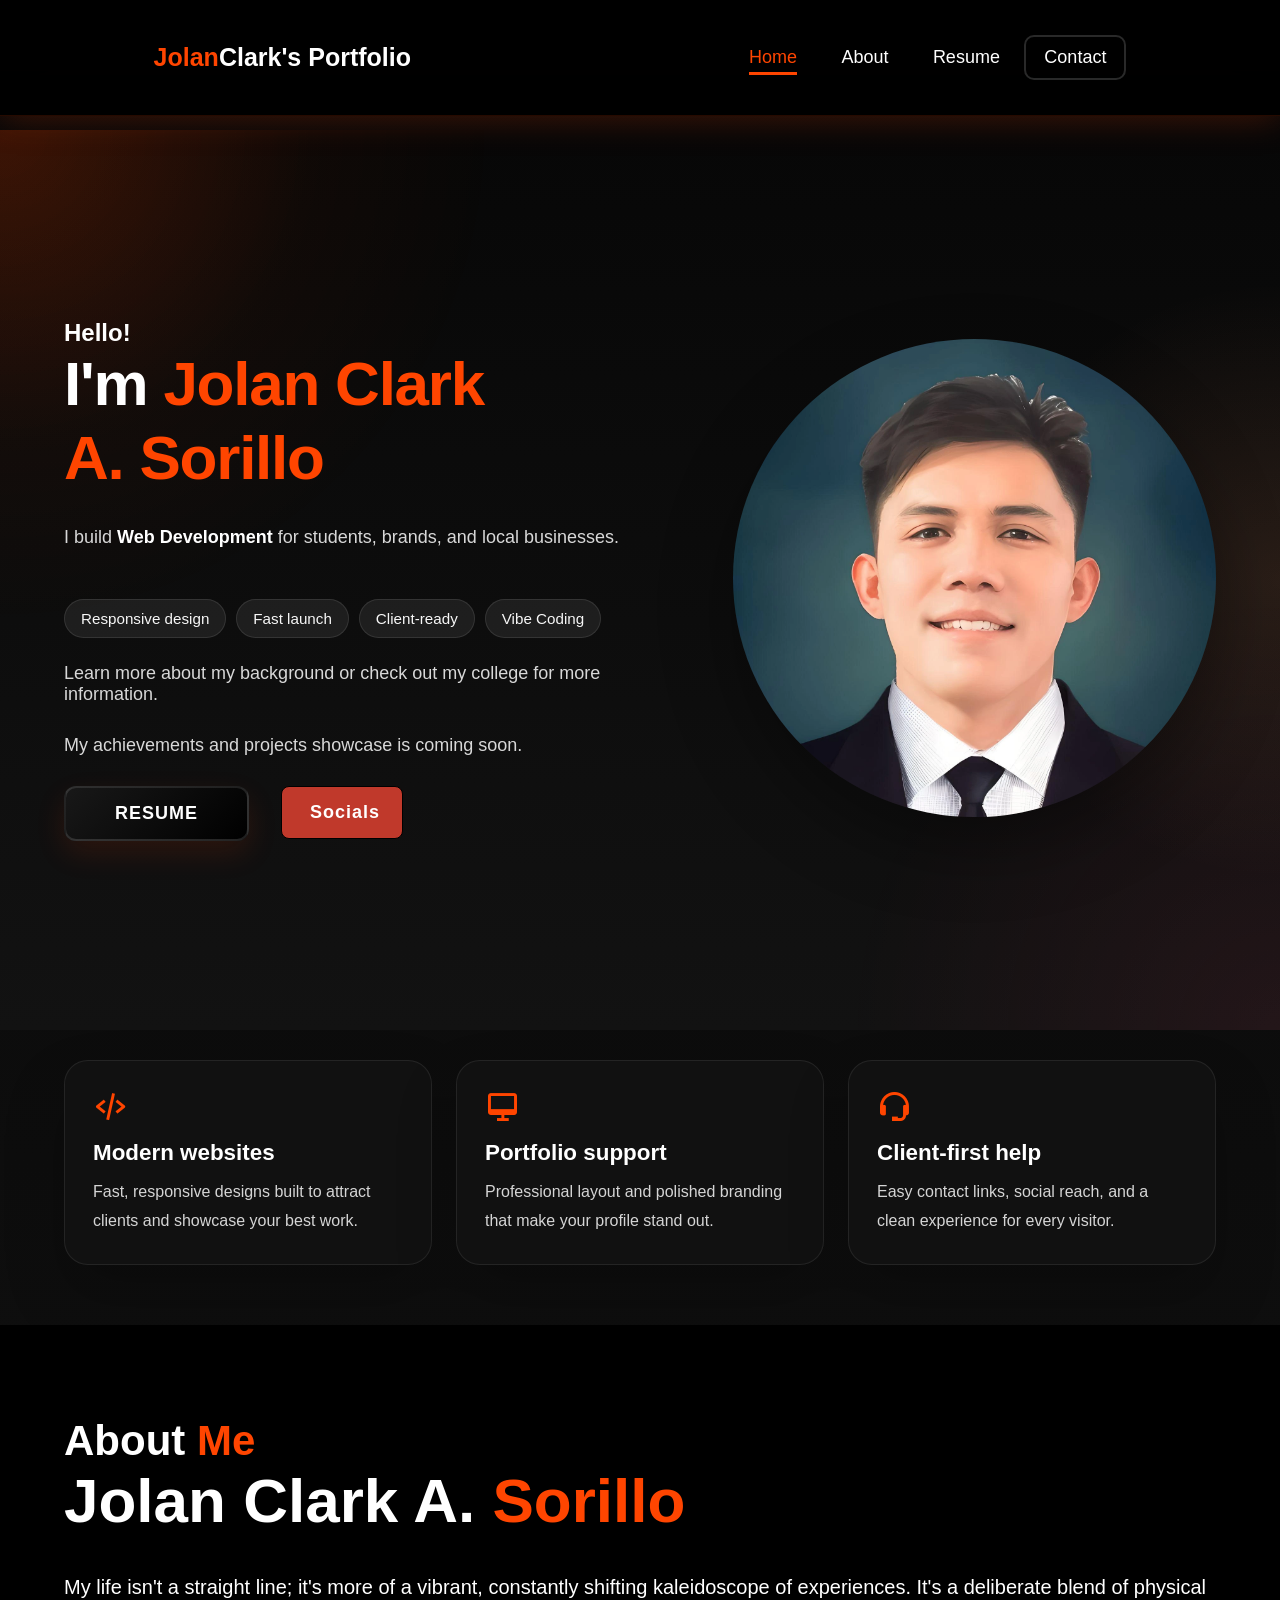
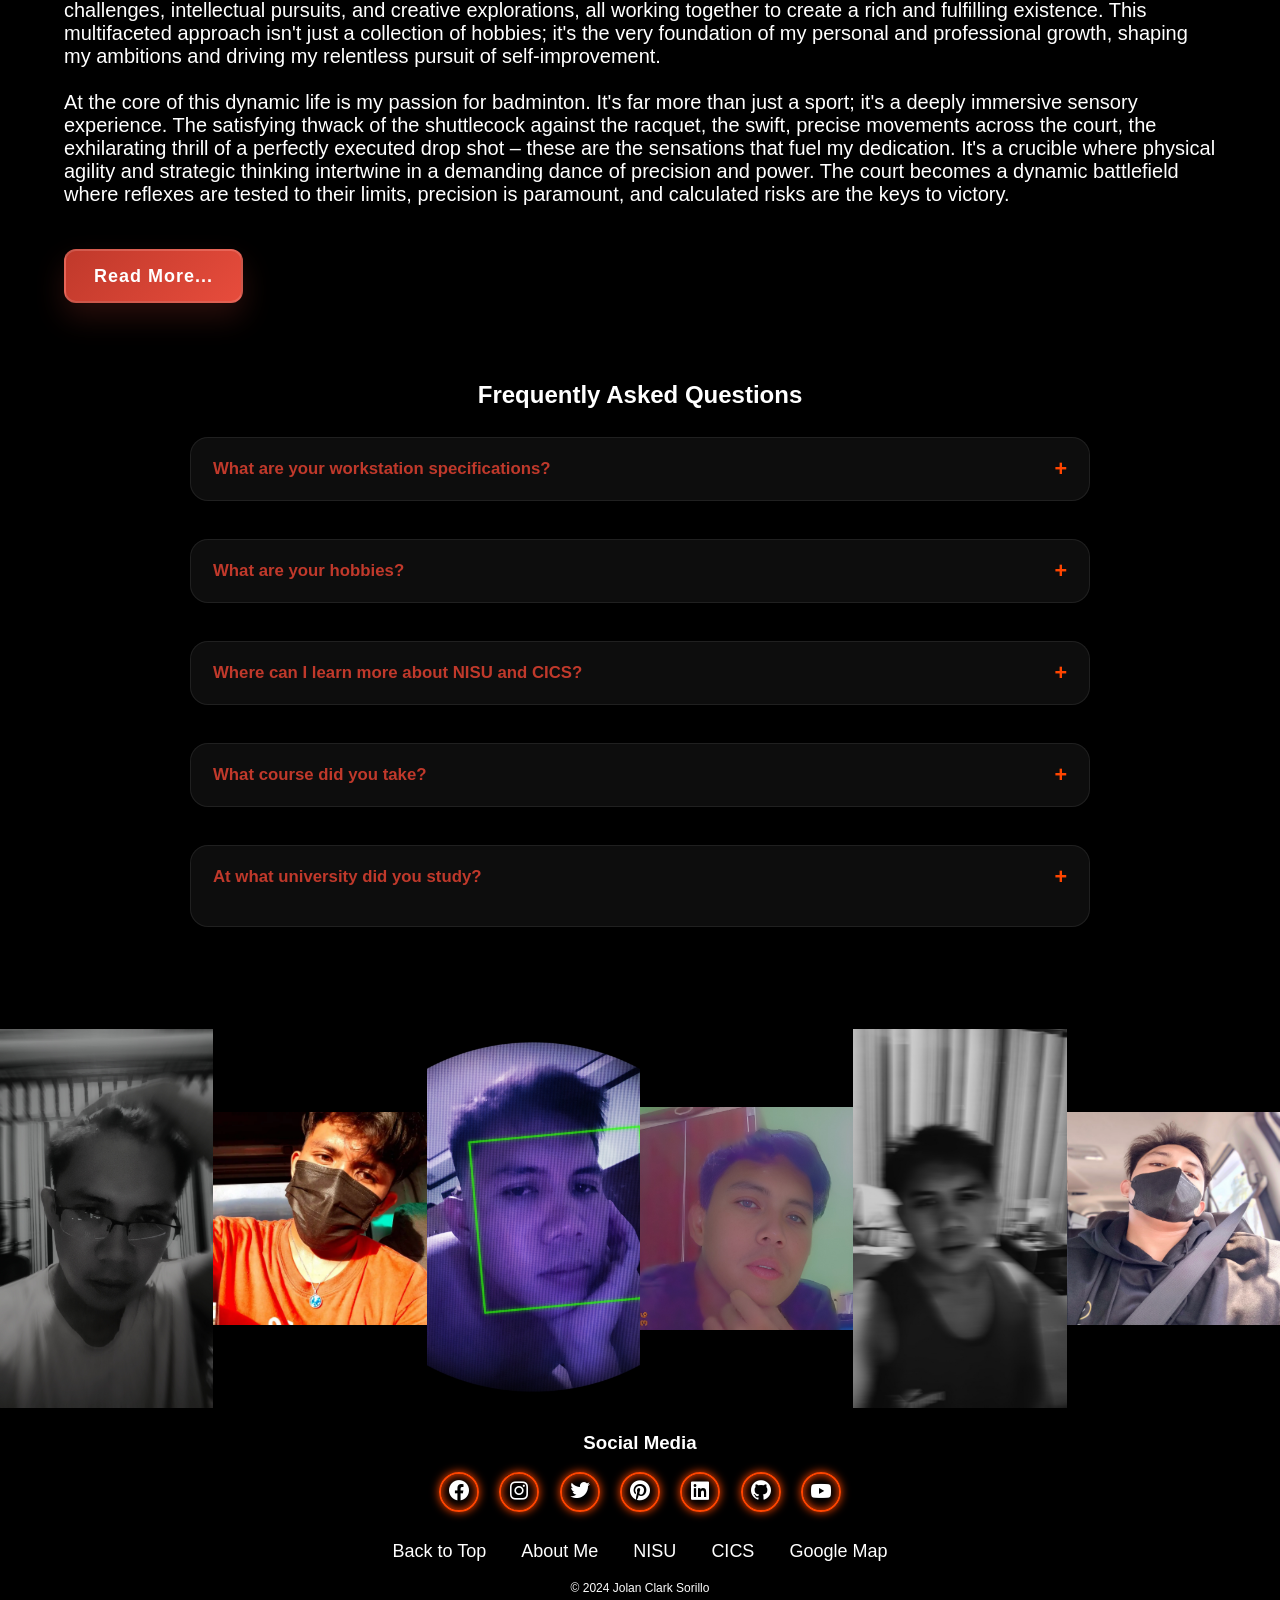
==== commit ed0224e1: "Update index.html" ====
--- a/index.html
+++ b/index.html
@@ -71,7 +71,7 @@
         <span>Responsive design</span>
         <span>Fast launch</span>
         <span>Client-ready</span>
-        <span>Vibe Coder</span>
+        <span>Vibe Coding</span>
       </div>
       <p class="para">Learn more about my <a href="about.html">background</a> or check out my <a href="cics.html">college</a> for more information.</p>
       <p class="para small-note">My achievements and projects showcase is coming soon.</p>
